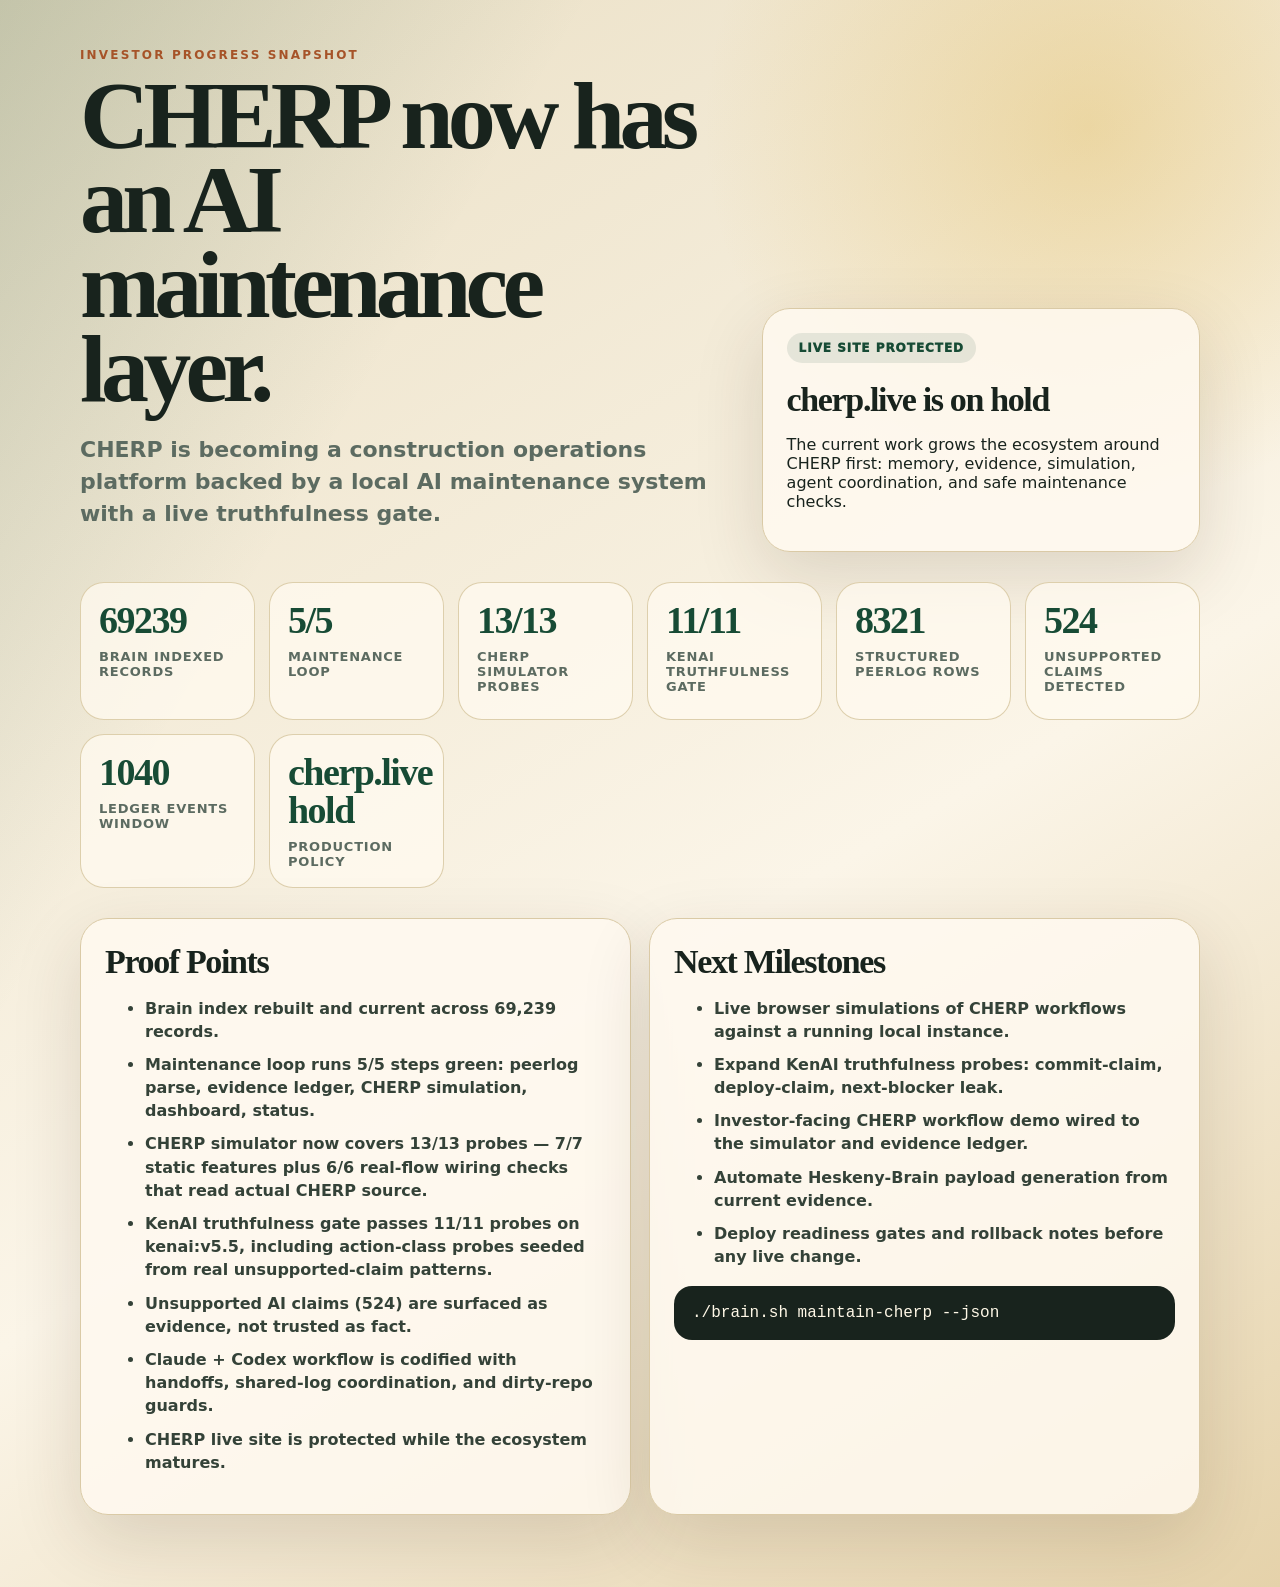
==== site/investor.html @ d64f19fb "init: public mirror of Heskeny-Brain site/ Sanitized payload only. Source: private repo HesKenY/hesk" ====
<!doctype html>
<html lang="en">
<head>
  <meta charset="utf-8">
  <meta name="viewport" content="width=device-width, initial-scale=1">
  <title>CHERP + Brain Progress</title>
  <style>
    :root {
      --ink: #18231d;
      --muted: #5c6b61;
      --paper: #f6f0df;
      --panel: #fffaf0;
      --line: #dacaa6;
      --field: #174b35;
      --clay: #a65328;
      --sun: #dcae3c;
    }
    * { box-sizing: border-box; }
    body {
      margin: 0;
      color: var(--ink);
      font-family: ui-sans-serif, system-ui, sans-serif;
      background:
        linear-gradient(120deg, rgba(23,75,53,.18), transparent 32rem),
        radial-gradient(circle at 85% 8%, rgba(220,174,60,.34), transparent 24rem),
        linear-gradient(150deg, #eadfc4, #fbf5e8 58%, #e5d2aa);
    }
    main {
      width: min(1120px, calc(100% - 32px));
      margin: 0 auto;
      padding: 48px 0 72px;
    }
    .hero {
      display: grid;
      gap: 24px;
      grid-template-columns: minmax(0, 1.2fr) minmax(280px, .8fr);
      align-items: end;
      min-height: 420px;
    }
    .eyebrow {
      color: var(--clay);
      font-weight: 900;
      letter-spacing: .18em;
      text-transform: uppercase;
      font-size: 12px;
    }
    h1 {
      margin: 12px 0 18px;
      max-width: 780px;
      font-family: ui-serif, Georgia, serif;
      font-size: clamp(44px, 8vw, 96px);
      letter-spacing: -.06em;
      line-height: .88;
    }
    .lede {
      max-width: 720px;
      color: var(--muted);
      font-size: clamp(17px, 2vw, 22px);
      line-height: 1.45;
      font-weight: 650;
    }
    .card {
      border: 1px solid var(--line);
      background: rgba(255,250,240,.86);
      box-shadow: 0 24px 70px rgba(54,38,14,.14);
      border-radius: 28px;
      padding: 24px;
    }
    .badge {
      display: inline-flex;
      border-radius: 999px;
      padding: 8px 12px;
      background: rgba(23,75,53,.1);
      color: var(--field);
      font-weight: 950;
      font-size: 12px;
      text-transform: uppercase;
      letter-spacing: .08em;
    }
    .metrics {
      display: grid;
      grid-template-columns: repeat(auto-fit, minmax(170px, 1fr));
      gap: 14px;
      margin: 30px 0;
    }
    .metric {
      min-height: 138px;
      border-radius: 24px;
      padding: 18px;
      background: rgba(255,250,240,.76);
      border: 1px solid rgba(218,202,166,.9);
    }
    .metric strong {
      display: block;
      font-family: ui-serif, Georgia, serif;
      font-size: 38px;
      letter-spacing: -.04em;
      line-height: 1;
      color: var(--field);
    }
    .metric span {
      display: block;
      margin-top: 10px;
      color: var(--muted);
      font-size: 13px;
      font-weight: 800;
      text-transform: uppercase;
      letter-spacing: .06em;
    }
    .split {
      display: grid;
      gap: 18px;
      grid-template-columns: repeat(auto-fit, minmax(300px, 1fr));
    }
    h2 {
      margin: 0 0 14px;
      font-family: ui-serif, Georgia, serif;
      font-size: 34px;
      letter-spacing: -.04em;
    }
    li {
      margin: 10px 0;
      color: #344238;
      line-height: 1.45;
      font-weight: 650;
    }
    .command {
      margin-top: 18px;
      border-radius: 18px;
      padding: 18px;
      background: #18231d;
      color: #fff8e7;
      font-family: ui-monospace, SFMono-Regular, Menlo, Consolas, monospace;
      overflow: auto;
    }
    @media (max-width: 780px) {
      .hero { grid-template-columns: 1fr; min-height: auto; }
    }
  </style>
</head>
<body>
  <main>
    <section class="hero">
      <div>
        <div class="eyebrow">Investor Progress Snapshot</div>
        <h1>CHERP now has an AI maintenance layer.</h1>
        <p class="lede" id="headline">Loading progress...</p>
      </div>
      <aside class="card">
        <span class="badge">Live site protected</span>
        <h2 style="margin-top:18px">cherp.live is on hold</h2>
        <p>The current work grows the ecosystem around CHERP first: memory, evidence, simulation, agent coordination, and safe maintenance checks.</p>
      </aside>
    </section>

    <section class="metrics" id="metrics"></section>

    <section class="split">
      <article class="card">
        <h2>Proof Points</h2>
        <ul id="proof"></ul>
      </article>
      <article class="card">
        <h2>Next Milestones</h2>
        <ul id="milestones"></ul>
        <div class="command">./brain.sh maintain-cherp --json</div>
      </article>
    </section>
  </main>
  <script>
    const esc = (s) => String(s ?? '').replace(/[&<>"']/g, c => ({'&':'&amp;','<':'&lt;','>':'&gt;','"':'&quot;',"'":'&#39;'}[c]));
    const labels = {
      brain_records: 'Brain indexed records',
      maintenance_steps_passing: 'Maintenance loop',
      cherp_simulator_probes: 'CHERP simulator probes',
      kenai_truth_gate: 'KenAI truthfulness gate',
      peerlog_rows: 'Structured peerlog rows',
      unsupported_claims_detected: 'Unsupported claims detected',
      ledger_events_window: 'Ledger events window',
      production_policy: 'Production policy'
    };
    fetch('data/investor.json').then(r => r.json()).then(data => {
      document.getElementById('headline').textContent = data.headline;
      document.getElementById('metrics').innerHTML = Object.entries(data.metrics).map(([key, value]) => `
        <div class="metric"><strong>${esc(value)}</strong><span>${esc(labels[key] || key)}</span></div>
      `).join('');
      document.getElementById('proof').innerHTML = data.proof_points.map(x => `<li>${esc(x)}</li>`).join('');
      document.getElementById('milestones').innerHTML = data.next_milestones.map(x => `<li>${esc(x)}</li>`).join('');
    });
  </script>
</body>
</html>
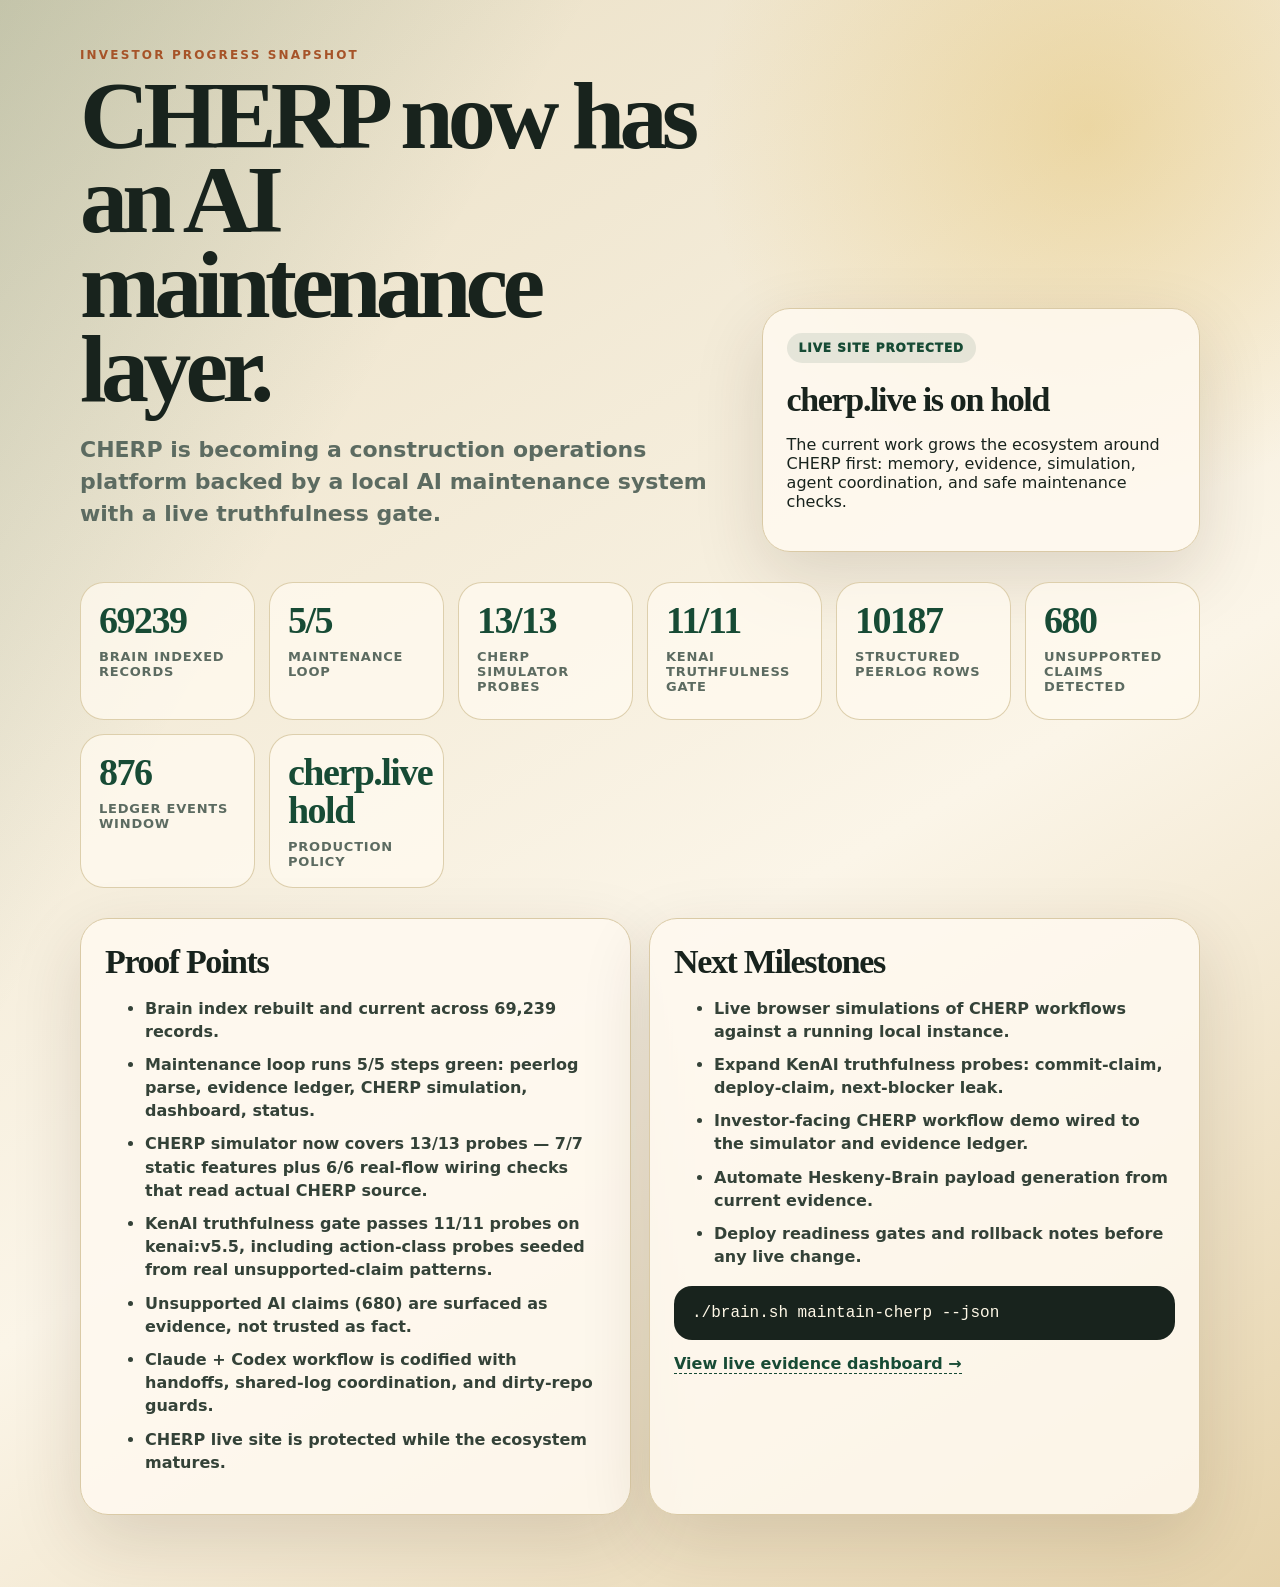
==== commit 9e4f0044: "feat: president panel + live dashboard + dual descriptions - /president/ — Sean's panel, 3-mode (bus" ====
--- a/site/investor.html
+++ b/site/investor.html
@@ -164,6 +164,7 @@
         <h2>Next Milestones</h2>
         <ul id="milestones"></ul>
         <div class="command">./brain.sh maintain-cherp --json</div>
+        <p style="margin-top:14px;font-weight:700"><a href="dashboard.html" style="color:var(--field);text-decoration:none;border-bottom:1px dashed currentColor">View live evidence dashboard →</a></p>
       </article>
     </section>
   </main>
